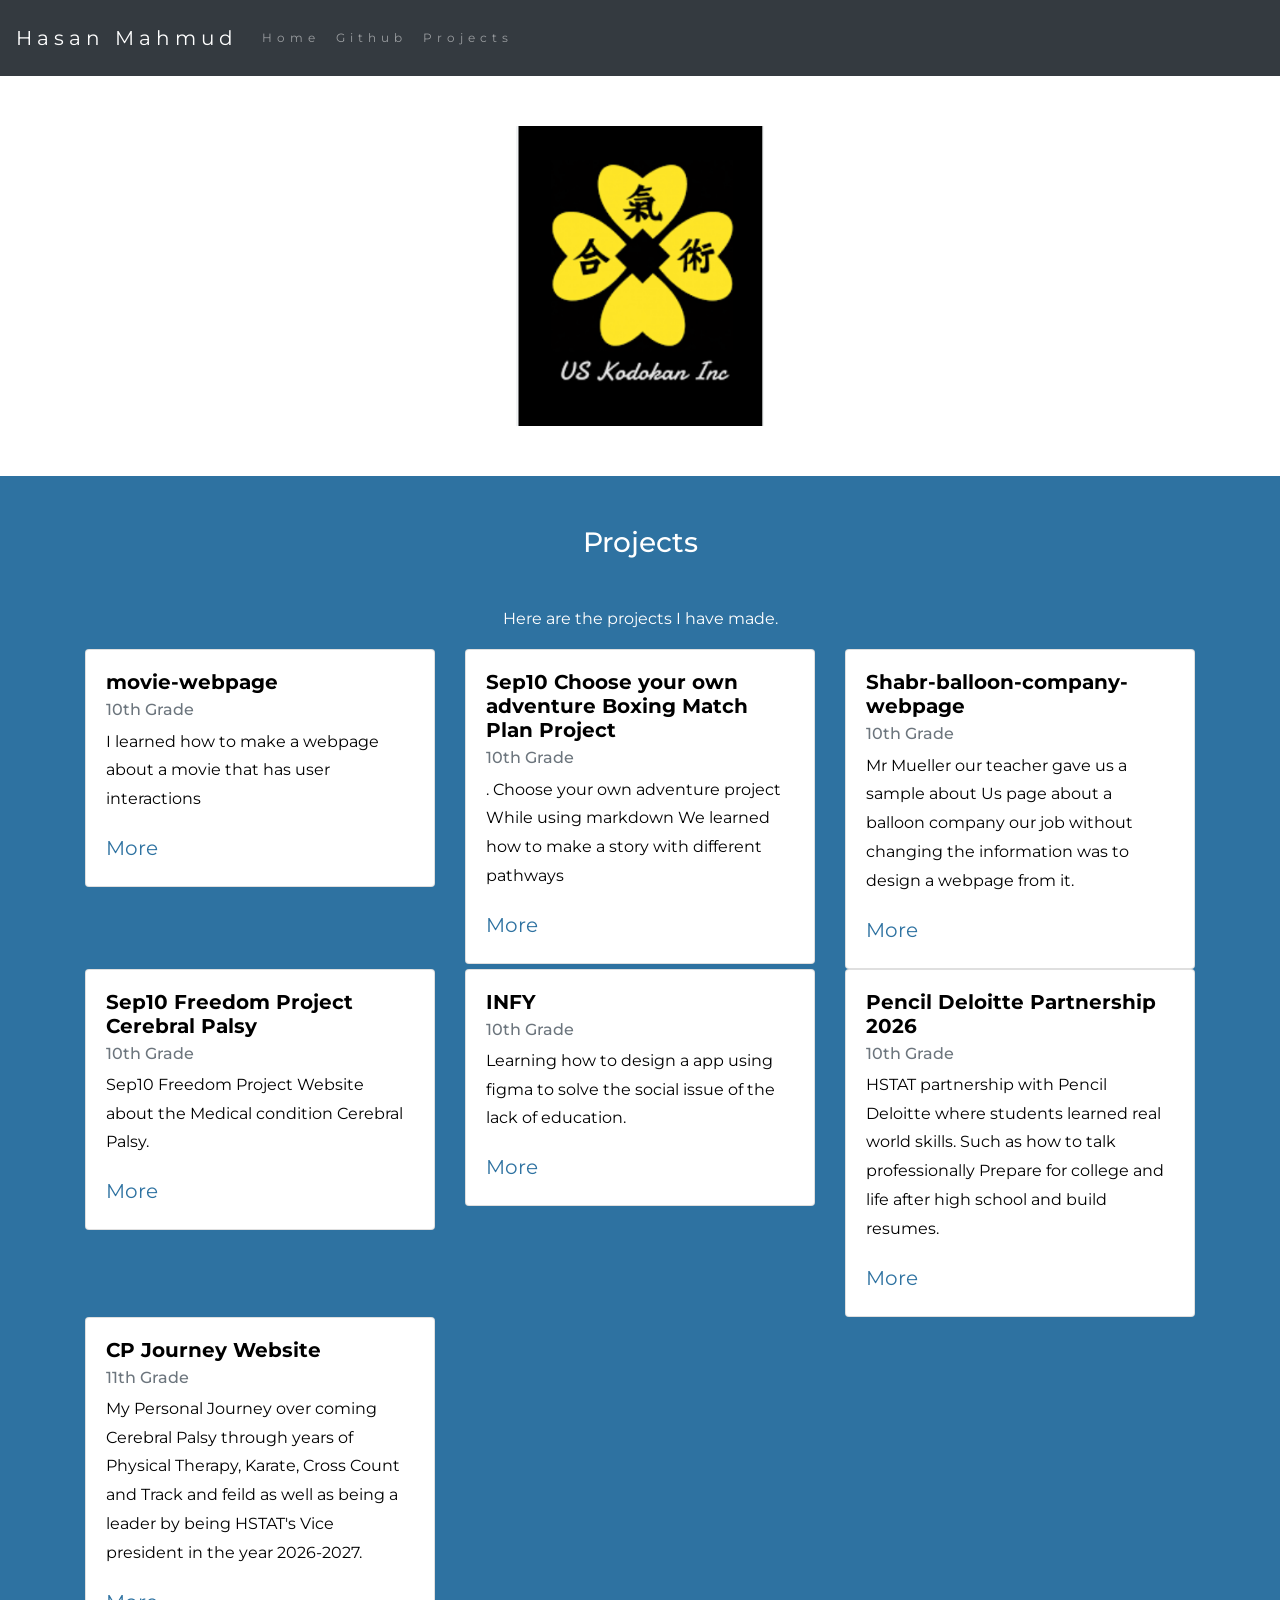
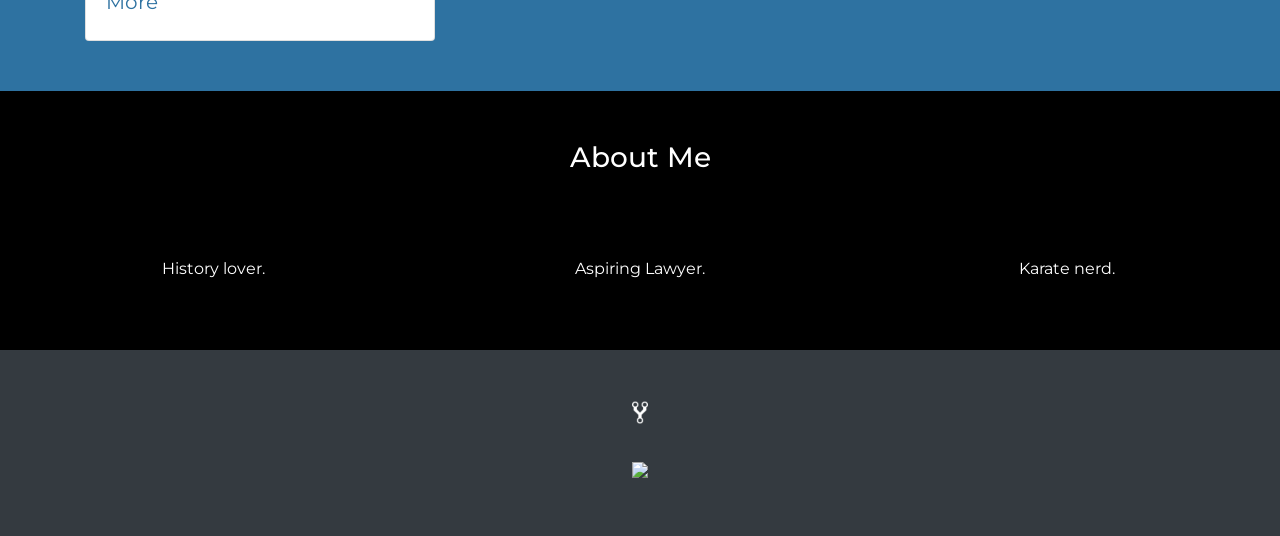
==== index.html @ 8f894196 "Initial commit" ====
<!DOCTYPE html>
<html lang="en">

<head>
    <title class="owner-name">#</title>
    <meta charset="utf-8">
    <meta name="viewport" content="width=device-width, initial-scale=1">
    <link rel="stylesheet" href="https://stackpath.bootstrapcdn.com/bootstrap/4.3.1/css/bootstrap.min.css">
    <link href="https://fonts.googleapis.com/css?family=Montserrat" rel="stylesheet">
    <link href="https://cdn.jsdelivr.net/npm/prismjs@1.29.0/themes/prism.css" rel="stylesheet" />
    <link rel="stylesheet" href="style.css" type="text/css">
    <script src="https://code.jquery.com/jquery-3.3.1.slim.min.js"></script>
    <script src="https://cdnjs.cloudflare.com/ajax/libs/popper.js/1.14.7/umd/popper.min.js"></script>
    <script src="https://stackpath.bootstrapcdn.com/bootstrap/4.3.1/js/bootstrap.min.js"></script>

</head>

<body>

    <!-- Navbar -->

    <nav class="navbar navbar-expand-lg navbar-dark bg-dark">
        <a class="navbar-brand owner-name" href="#"></a>
        <button class="navbar-toggler" type="button" data-toggle="collapse" data-target="#navbarSupportedContent" aria-controls="navbarSupportedContent" aria-expanded="false" aria-label="Toggle navigation">
            <span class="navbar-toggler-icon"></span>
        </button>

        <div class="collapse navbar-collapse" id="navbarSupportedContent">
            <ul class="navbar-nav mr-auto">
                <li class="nav-item">
                    <a class="nav-link" href="index.html">Home</a>
                </li>
                <li class="nav-item">
                    <a class="nav-link" href="#" id="github" target="_blank">Github</a>
                </li>
                <li class="nav-item">
                    <a class="nav-link" href="#projects">Projects</a>
                </li>
            </ul>
        </div>
    </nav>

    <!-- First Container -->
    <div class="container-fluid bg-1 text-center">
        <!--<h1 class="margin">Name</h1>-->
        <img src="img/Kodo.png" class="img-fluid" alt="Logo" id="logo">
    </div>

    <!-- Second Container -->
    <div class="container-fluid bg-2 text-center" id="projects">
        <h3 class="margin">Projects</h3>
        <p>Here are the projects I have made.</p>
        <div class="container">
            <div class="row">

                <!--
                <div class="col-sm-4">
                    <div class="card">
                        <div class="card-body">
                            <h5 class="card-title">Project Name</h5>
                            <h6 class="card-subtitle mb-2 text-muted">10th Grade</h6>
                            <p class="card-text">A brief explanation of the project.</p>
                            <a href="#" class="card-link">More</a>
                        </div>
                    </div>
                </div>
                -->

                <div class="col-sm-4">
                    <div class="card">
                        <div class="card-body">
                            <h5 class="card-title">movie-webpage</h5>
                            <h6 class="card-subtitle mb-2 text-muted">10th Grade</h6>
                            <p class="card-text"> I learned how to make a webpage about a movie that has user interactions </p>
                            <a href="projects/movie-webpage.html" class="card-link">More</a>
                        </div>
                    </div>
                </div>


                <div class="col-sm-4">
                    <div class="card">
                        <div class="card-body">
                            <h5 class="card-title">Sep10 Choose your own adventure Boxing Match Plan Project</h5>
                            <h6 class="card-subtitle mb-2 text-muted">10th Grade</h6>
                            <p class="card-text">. Choose your own adventure project While using markdown  We learned how to make a story with different pathways </p>
                             <a href="projects/Cyoa-project.html" class="card-link">More</a>
                        </div>
                    </div>
                </div>

                <div class="col-sm-4">
                    <div class="card">
                        <div class="card-body">
                            <h5 class="card-title">Shabr-balloon-company-webpage</h5>
                            <h6 class="card-subtitle mb-2 text-muted">10th Grade</h6>
                            <p class="card-text"> Mr Mueller our teacher gave us a sample about Us page about a balloon company our job without changing the information was to design a webpage from it. </p>
                            <a href="projects/Shabr-project.html" class="card-link">More</a>
                        </div>
                    </div>
                </div>

                
                <div class="col-sm-4">
                    <div class="card">
                        <div class="card-body">
                            <h5 class="card-title">Sep10 Freedom Project Cerebral Palsy</h5>
                            <h6 class="card-subtitle mb-2 text-muted">10th Grade</h6>
                            <p class="card-text"> Sep10 Freedom Project Website about the Medical condition Cerebral Palsy.</p>
                            <a href="projects/Sep10-Freedom-Project.html" class="card-link">More</a>
                        </div>
                    </div>
                </div>
                
                
                <div class="col-sm-4">
                    <div class="card">
                        <div class="card-body">
                            <h5 class="card-title">INFY</h5>
                            <h6 class="card-subtitle mb-2 text-muted">10th Grade</h6>
                            <p class="card-text"> Learning how to design a app using figma to solve the social issue of the lack of education.</p>
                            <a href="projects/INFY.html" class="card-link">More</a>
                        </div>
                    </div>
                </div>
                
             
                <div class="col-sm-4">
                    <div class="card">
                        <div class="card-body">
                            <h5 class="card-title">Pencil Deloitte Partnership 2026</h5>
                            <h6 class="card-subtitle mb-2 text-muted">10th Grade</h6>
                            <p class="card-text"> HSTAT partnership with Pencil Deloitte where students learned real world skills. Such as how to talk professionally Prepare for college and life after high school and build resumes.</p>
                            <a href="projects/Pencil2026.html" class="card-link">More</a>
                        </div>
                    </div>
                </div>

                <div class="col-sm-4">
                    <div class="card">
                        <div class="card-body">
                            <h5 class="card-title">CP Journey Website </h5>
                            <h6 class="card-subtitle mb-2 text-muted">11th Grade</h6>
                            <p class="card-text"> My Personal Journey over coming Cerebral Palsy through years of Physical Therapy, Karate, Cross Count and Track and feild as well as being a leader by being HSTAT's Vice president in the year 2026-2027.</p>
                            <a href="projects/CPjourney.html" class="card-link">More</a>
                        </div>
                    </div>
                </div>

                

                           
            


            </div>
        </div>
        </a>
    </div>

    <!-- Third Container (Grid) -->
    <div class="container-fluid bg-3 text-center">
        <h3 class="margin">About Me</h3><br>
        <div class="row">
            <div class="col-sm-4">
                <p> History lover.</p>
            </div>
            <div class="col-sm-4">
                <p> Aspiring Lawyer.</p>
            </div>
            <div class="col-sm-4">
                <p> Karate nerd.</p>
            </div>
        </div>
    </div>

    <!-- Footer -->
    <footer class="container-fluid bg-4 text-center">
        <a href="#" target="_blank" id="fork"><img src="img/fork.png"></a><br>
        <a href="https://hstatsep.github.io" target="_blank"><img src="https://hstatsep.github.io/img/hstatsep-logo-small.png" id="sep"></a>
    </footer>

    <script src="https://cdn.jsdelivr.net/npm/prismjs@1.29.0/components/prism-core.min.js"></script>
    <script src="https://cdn.jsdelivr.net/npm/prismjs@1.29.0/plugins/autoloader/prism-autoloader.min.js"></script>
    <script src="https://cdn.jsdelivr.net/npm/prismjs@1.29.0/plugins/normalize-whitespace/prism-normalize-whitespace.min.js"></script>
    <script src="script.js"></script>
</body>

</html>
---- style.css ----
html, body {
    height: 100%;
}

body {
    font: 20px Montserrat, sans-serif;
    line-height: 1.8;
    color: #fsf6f7;
}

p {
    font-size: 16px;
}

a {
    color:  #2e72a1;
}

#logo, .project-img {
    max-height: 300px;
}

#fork img{
    height: 25px;
    margin-bottom: 25px;
    filter: invert(1);
}

#sep {
    height: 75px;
}

.margin {
    margin-bottom: 45px;
}

.bg-1 {
    background-color: #ffffff; /* White */
    color: #555555;
}

.bg-2 {
    background-color: #2e72a1; /* Blue */
    color: #ffffff;
}

.card {
    color: black;
    text-align: left;
}

.card-title {
    font-weight: 700;
}

.bg-3 {
    background-color: #000000; /* Black */
    color: #ffffff;
}

.bg-4 {
    background-color: #343a40; /* Dark Gray */
    color: #fff;
}

.container-fluid {
    padding-top: 50px;
    padding-bottom: 50px;
}

.navbar {
    padding-top: 15px;
    padding-bottom: 15px;
    border: 0;
    border-radius: 0;
    margin-bottom: 0;
    font-size: 12px;
    letter-spacing: 5px;
}

.navbar-nav li a:hover {
    color: #2e72a1 !important;
}
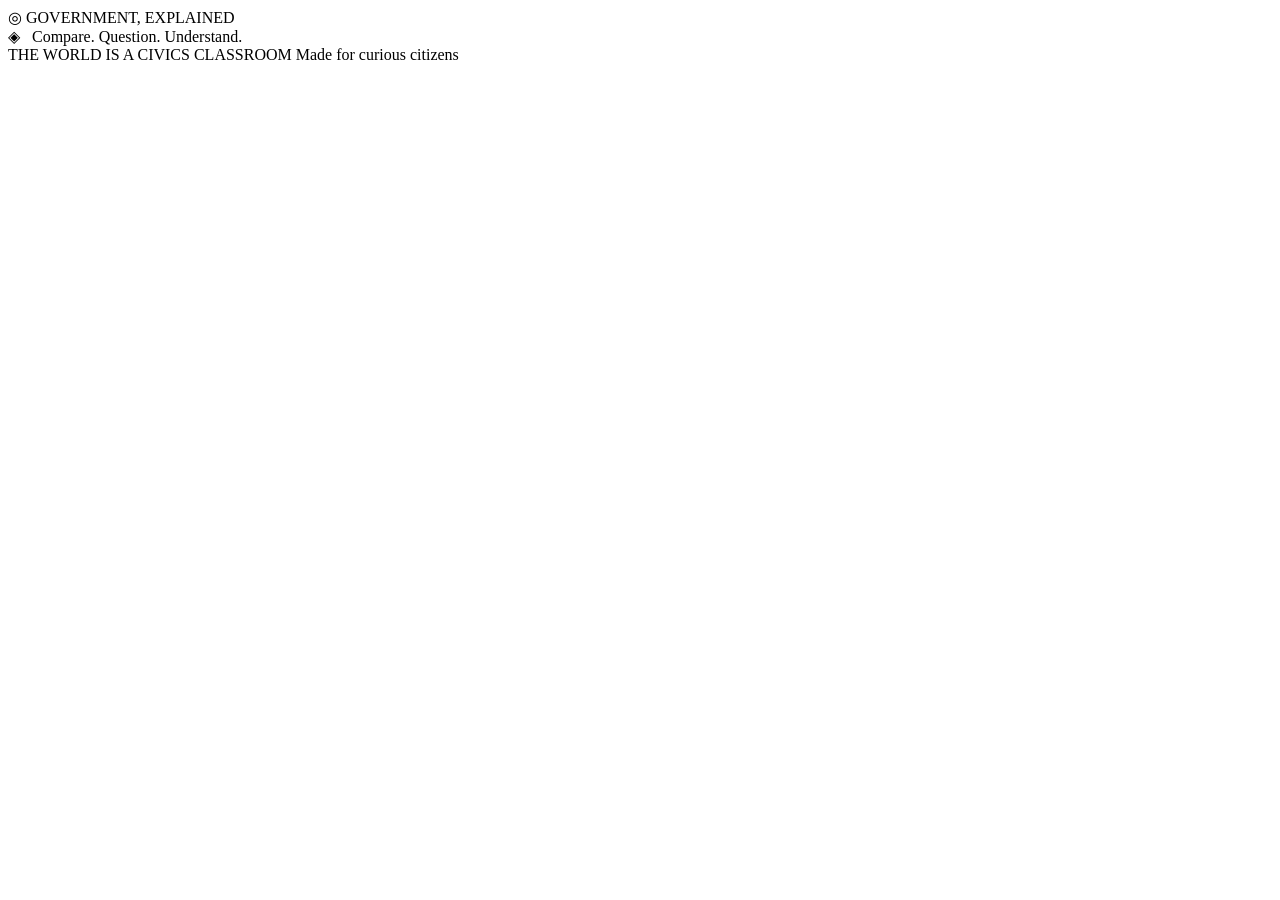
==== commit 1f6927f0: "Update index.html" ====
--- a/index.html
+++ b/index.html
@@ -1,189 +1,35 @@
-<!DOCTYPE html>
+<!doctype html>
 <html lang="en">
+  <head>
+    <meta charset="UTF-8" />
+    <meta name="viewport" content="width=device-width, initial-scale=1.0" />
+    <meta
+      name="description"
+      content="Learn how government systems around the world compare with the United States through a quick interactive game."
+    />
+    <title>Government, Explained — A Civics Comparison Game</title>
+    <link rel="stylesheet" href="index.css" />
+  </head>
 
-<head>
-    <title class="owner-name">#</title>
-    <meta charset="utf-8">
-    <meta name="viewport" content="width=device-width, initial-scale=1">
-    <link rel="stylesheet" href="https://stackpath.bootstrapcdn.com/bootstrap/4.3.1/css/bootstrap.min.css">
-    <link href="https://fonts.googleapis.com/css?family=Montserrat" rel="stylesheet">
-    <link href="https://cdn.jsdelivr.net/npm/prismjs@1.29.0/themes/prism.css" rel="stylesheet" />
-    <link rel="stylesheet" href="style.css" type="text/css">
-    <script src="https://code.jquery.com/jquery-3.3.1.slim.min.js"></script>
-    <script src="https://cdnjs.cloudflare.com/ajax/libs/popper.js/1.14.7/umd/popper.min.js"></script>
-    <script src="https://stackpath.bootstrapcdn.com/bootstrap/4.3.1/js/bootstrap.min.js"></script>
+  <body>
+    <main class="game-shell">
+      <header class="topbar">
+        <div class="brand">
+          <span class="brand-mark">◎</span>
+          <span>GOVERNMENT, EXPLAINED</span>
+        </div>
 
-</head>
+        <div class="top-note">◈ &nbsp; Compare. Question. Understand.</div>
+      </header>
 
-<body>
+      <div id="app"></div>
 
-    <!-- Navbar -->
+      <footer class="site-footer">
+        <span>THE WORLD IS A CIVICS CLASSROOM</span>
+        <span>Made for curious citizens</span>
+      </footer>
+    </main>
 
-    <nav class="navbar navbar-expand-lg navbar-dark bg-dark">
-        <a class="navbar-brand owner-name" href="#"></a>
-        <button class="navbar-toggler" type="button" data-toggle="collapse" data-target="#navbarSupportedContent" aria-controls="navbarSupportedContent" aria-expanded="false" aria-label="Toggle navigation">
-            <span class="navbar-toggler-icon"></span>
-        </button>
-
-        <div class="collapse navbar-collapse" id="navbarSupportedContent">
-            <ul class="navbar-nav mr-auto">
-                <li class="nav-item">
-                    <a class="nav-link" href="index.html">Home</a>
-                </li>
-                <li class="nav-item">
-                    <a class="nav-link" href="#" id="github" target="_blank">Github</a>
-                </li>
-                <li class="nav-item">
-                    <a class="nav-link" href="#projects">Projects</a>
-                </li>
-            </ul>
-        </div>
-    </nav>
-
-    <!-- First Container -->
-    <div class="container-fluid bg-1 text-center">
-        <!--<h1 class="margin">Name</h1>-->
-        <img src="img/Kodo.png" class="img-fluid" alt="Logo" id="logo">
-    </div>
-
-    <!-- Second Container -->
-    <div class="container-fluid bg-2 text-center" id="projects">
-        <h3 class="margin">Projects</h3>
-        <p>Here are the projects I have made.</p>
-        <div class="container">
-            <div class="row">
-
-                <!--
-                <div class="col-sm-4">
-                    <div class="card">
-                        <div class="card-body">
-                            <h5 class="card-title">Project Name</h5>
-                            <h6 class="card-subtitle mb-2 text-muted">10th Grade</h6>
-                            <p class="card-text">A brief explanation of the project.</p>
-                            <a href="#" class="card-link">More</a>
-                        </div>
-                    </div>
-                </div>
-                -->
-
-                <div class="col-sm-4">
-                    <div class="card">
-                        <div class="card-body">
-                            <h5 class="card-title">movie-webpage</h5>
-                            <h6 class="card-subtitle mb-2 text-muted">10th Grade</h6>
-                            <p class="card-text"> I learned how to make a webpage about a movie that has user interactions </p>
-                            <a href="projects/movie-webpage.html" class="card-link">More</a>
-                        </div>
-                    </div>
-                </div>
-
-
-                <div class="col-sm-4">
-                    <div class="card">
-                        <div class="card-body">
-                            <h5 class="card-title">Sep10 Choose your own adventure Boxing Match Plan Project</h5>
-                            <h6 class="card-subtitle mb-2 text-muted">10th Grade</h6>
-                            <p class="card-text">. Choose your own adventure project While using markdown  We learned how to make a story with different pathways </p>
-                             <a href="projects/Cyoa-project.html" class="card-link">More</a>
-                        </div>
-                    </div>
-                </div>
-
-                <div class="col-sm-4">
-                    <div class="card">
-                        <div class="card-body">
-                            <h5 class="card-title">Shabr-balloon-company-webpage</h5>
-                            <h6 class="card-subtitle mb-2 text-muted">10th Grade</h6>
-                            <p class="card-text"> Mr Mueller our teacher gave us a sample about Us page about a balloon company our job without changing the information was to design a webpage from it. </p>
-                            <a href="projects/Shabr-project.html" class="card-link">More</a>
-                        </div>
-                    </div>
-                </div>
-
-                
-                <div class="col-sm-4">
-                    <div class="card">
-                        <div class="card-body">
-                            <h5 class="card-title">Sep10 Freedom Project Cerebral Palsy</h5>
-                            <h6 class="card-subtitle mb-2 text-muted">10th Grade</h6>
-                            <p class="card-text"> Sep10 Freedom Project Website about the Medical condition Cerebral Palsy.</p>
-                            <a href="projects/Sep10-Freedom-Project.html" class="card-link">More</a>
-                        </div>
-                    </div>
-                </div>
-                
-                
-                <div class="col-sm-4">
-                    <div class="card">
-                        <div class="card-body">
-                            <h5 class="card-title">INFY</h5>
-                            <h6 class="card-subtitle mb-2 text-muted">10th Grade</h6>
-                            <p class="card-text"> Learning how to design a app using figma to solve the social issue of the lack of education.</p>
-                            <a href="projects/INFY.html" class="card-link">More</a>
-                        </div>
-                    </div>
-                </div>
-                
-             
-                <div class="col-sm-4">
-                    <div class="card">
-                        <div class="card-body">
-                            <h5 class="card-title">Pencil Deloitte Partnership 2026</h5>
-                            <h6 class="card-subtitle mb-2 text-muted">10th Grade</h6>
-                            <p class="card-text"> HSTAT partnership with Pencil Deloitte where students learned real world skills. Such as how to talk professionally Prepare for college and life after high school and build resumes.</p>
-                            <a href="projects/Pencil2026.html" class="card-link">More</a>
-                        </div>
-                    </div>
-                </div>
-
-                <div class="col-sm-4">
-                    <div class="card">
-                        <div class="card-body">
-                            <h5 class="card-title">CP Journey Website </h5>
-                            <h6 class="card-subtitle mb-2 text-muted">11th Grade</h6>
-                            <p class="card-text"> My Personal Journey over coming Cerebral Palsy through years of Physical Therapy, Karate, Cross Count and Track and feild as well as being a leader by being HSTAT's Vice president in the year 2026-2027.</p>
-                            <a href="projects/CPjourney.html" class="card-link">More</a>
-                        </div>
-                    </div>
-                </div>
-
-                
-
-                           
-            
-
-
-            </div>
-        </div>
-        </a>
-    </div>
-
-    <!-- Third Container (Grid) -->
-    <div class="container-fluid bg-3 text-center">
-        <h3 class="margin">About Me</h3><br>
-        <div class="row">
-            <div class="col-sm-4">
-                <p> History lover.</p>
-            </div>
-            <div class="col-sm-4">
-                <p> Aspiring Lawyer.</p>
-            </div>
-            <div class="col-sm-4">
-                <p> Karate nerd.</p>
-            </div>
-        </div>
-    </div>
-
-    <!-- Footer -->
-    <footer class="container-fluid bg-4 text-center">
-        <a href="#" target="_blank" id="fork"><img src="img/fork.png"></a><br>
-        <a href="https://hstatsep.github.io" target="_blank"><img src="https://hstatsep.github.io/img/hstatsep-logo-small.png" id="sep"></a>
-    </footer>
-
-    <script src="https://cdn.jsdelivr.net/npm/prismjs@1.29.0/components/prism-core.min.js"></script>
-    <script src="https://cdn.jsdelivr.net/npm/prismjs@1.29.0/plugins/autoloader/prism-autoloader.min.js"></script>
-    <script src="https://cdn.jsdelivr.net/npm/prismjs@1.29.0/plugins/normalize-whitespace/prism-normalize-whitespace.min.js"></script>
     <script src="script.js"></script>
-</body>
-
+  </body>
 </html>
